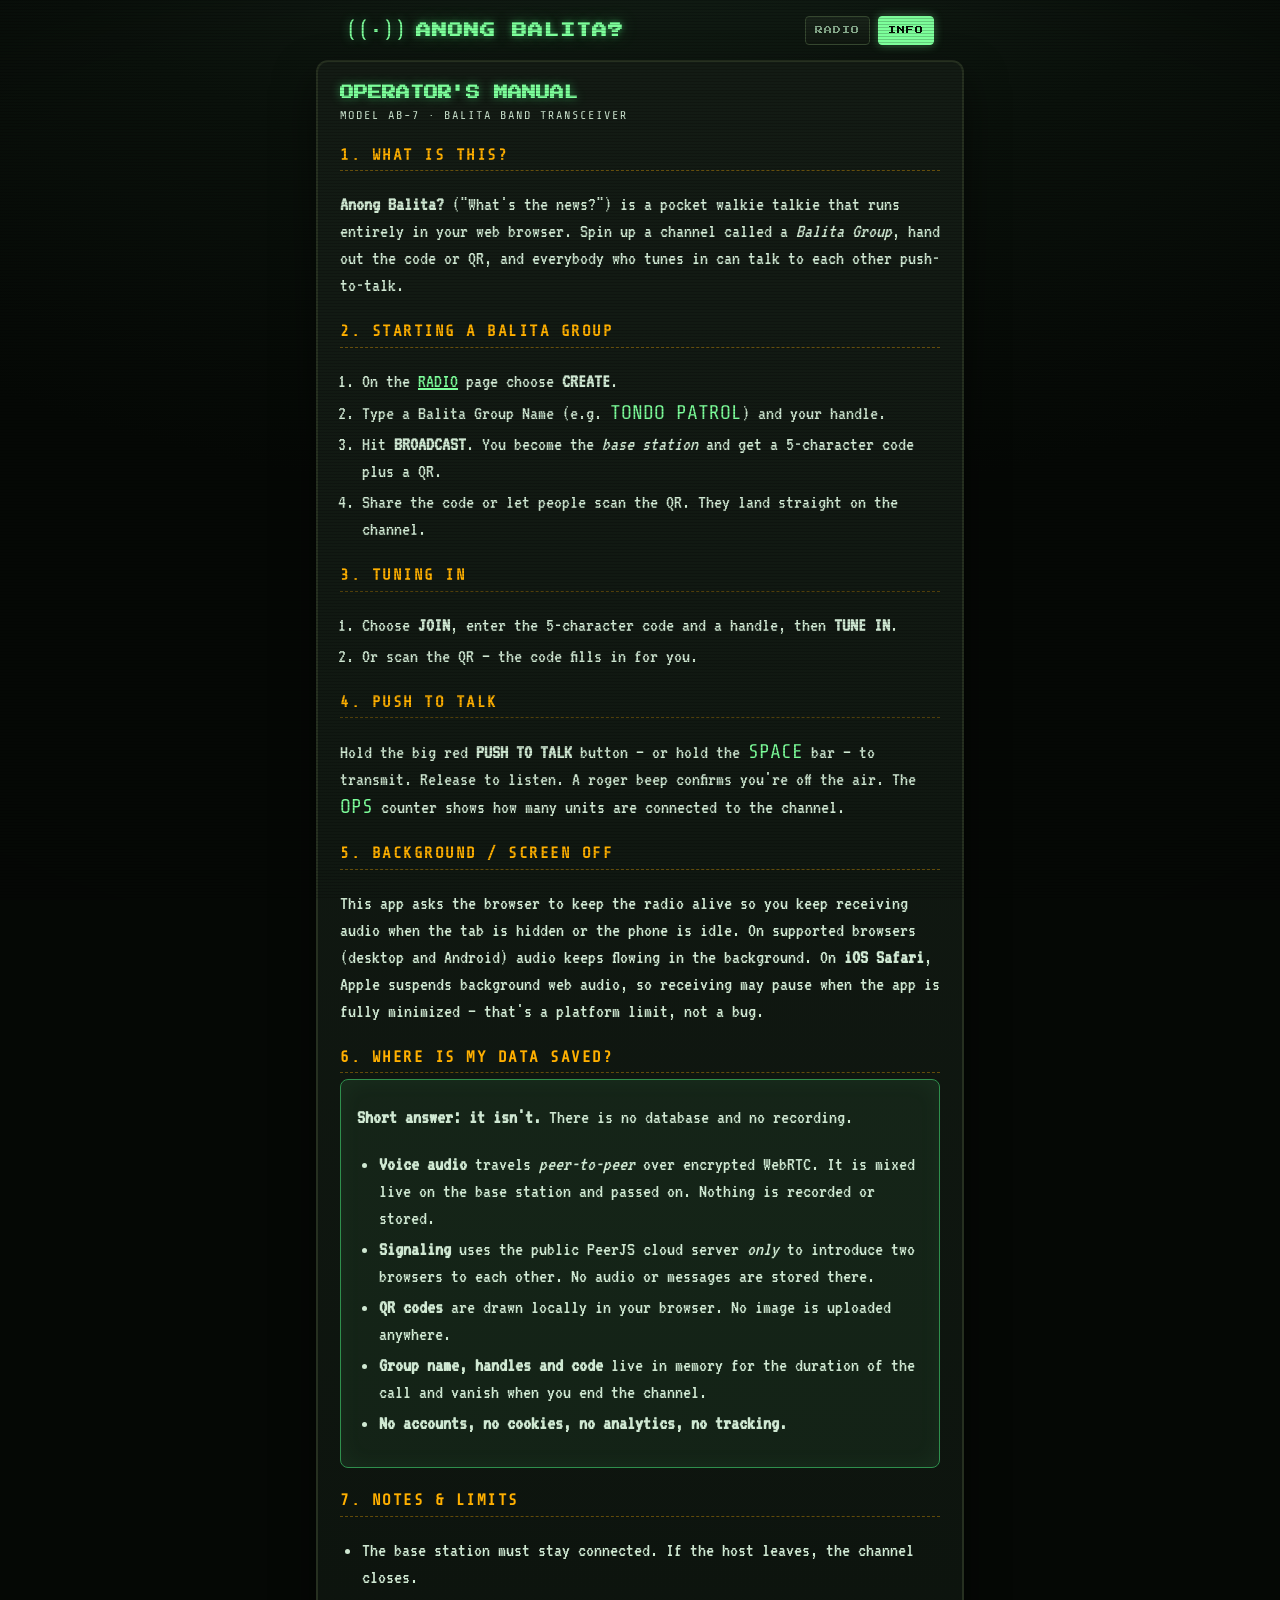
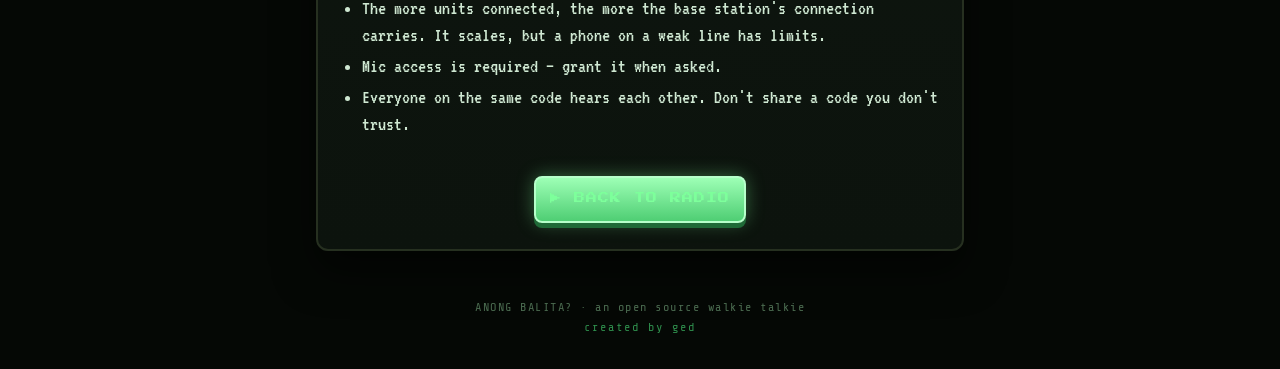
==== info.html @ 1747801e "Anong Balita? retro peer-to-peer walkie talkie (PeerJS host relay bridge + PWA)" ====
<!DOCTYPE html>
<html lang="en">
<head>
<meta charset="UTF-8" />
<meta name="viewport" content="width=device-width, initial-scale=1.0, viewport-fit=cover" />
<meta name="theme-color" content="#0b1a0b" />
<title>ANONG BALITA? — INFO</title>
<link rel="manifest" href="manifest.webmanifest" />
<link rel="icon" href="icons/icon.svg" type="image/svg+xml" />
<link rel="apple-touch-icon" href="icons/icon-192.png" />
<link rel="preconnect" href="https://fonts.googleapis.com" />
<link rel="preconnect" href="https://fonts.gstatic.com" crossorigin />
<link href="https://fonts.googleapis.com/css2?family=Press+Start+2P&family=VT323&family=Share+Tech+Mono&display=swap" rel="stylesheet" />
<link rel="stylesheet" href="css/retro.css" />
</head>
<body>
<div class="crt-bg" aria-hidden="true"></div>

<header class="site-head">
  <a class="brand" href="index.html">
    <span class="brand-wave">((•))</span>
    <h1>ANONG BALITA?</h1>
  </a>
  <nav class="site-nav">
    <a href="index.html">RADIO</a>
    <a href="info.html" class="active">INFO</a>
  </nav>
</header>

<main class="manual">
  <section class="manual-sheet">
    <h2>OPERATOR'S MANUAL</h2>
    <p class="manual-sub">MODEL AB-7 &middot; BALITA BAND TRANSCEIVER</p>

    <h3>1. WHAT IS THIS?</h3>
    <p>
      <strong>Anong Balita?</strong> ("What's the news?") is a pocket walkie talkie that runs
      entirely in your web browser. Spin up a channel called a <em>Balita Group</em>, hand out
      the code or QR, and everybody who tunes in can talk to each other push-to-talk.
    </p>

    <h3>2. STARTING A BALITA GROUP</h3>
    <ol>
      <li>On the <a href="index.html">RADIO</a> page choose <strong>CREATE</strong>.</li>
      <li>Type a Balita Group Name (e.g. <span class="mono">TONDO PATROL</span>) and your handle.</li>
      <li>Hit <strong>BROADCAST</strong>. You become the <em>base station</em> and get a 5-character code plus a QR.</li>
      <li>Share the code or let people scan the QR. They land straight on the channel.</li>
    </ol>

    <h3>3. TUNING IN</h3>
    <ol>
      <li>Choose <strong>JOIN</strong>, enter the 5-character code and a handle, then <strong>TUNE IN</strong>.</li>
      <li>Or scan the QR — the code fills in for you.</li>
    </ol>

    <h3>4. PUSH TO TALK</h3>
    <p>
      Hold the big red <strong>PUSH TO TALK</strong> button — or hold the <span class="mono">SPACE</span> bar —
      to transmit. Release to listen. A roger beep confirms you're off the air.
      The <span class="mono">OPS</span> counter shows how many units are connected to the channel.
    </p>

    <h3>5. BACKGROUND / SCREEN OFF</h3>
    <p>
      This app asks the browser to keep the radio alive so you keep receiving audio when the tab
      is hidden or the phone is idle. On supported browsers (desktop and Android) audio keeps
      flowing in the background. On <strong>iOS Safari</strong>, Apple suspends background web audio,
      so receiving may pause when the app is fully minimized — that's a platform limit, not a bug.
    </p>

    <h3>6. WHERE IS MY DATA SAVED?</h3>
    <div class="data-box">
      <p><strong>Short answer: it isn't.</strong> There is no database and no recording.</p>
      <ul>
        <li><strong>Voice audio</strong> travels <em>peer-to-peer</em> over encrypted WebRTC. It is mixed live on the base station and passed on. Nothing is recorded or stored.</li>
        <li><strong>Signaling</strong> uses the public PeerJS cloud server <em>only</em> to introduce two browsers to each other. No audio or messages are stored there.</li>
        <li><strong>QR codes</strong> are drawn locally in your browser. No image is uploaded anywhere.</li>
        <li><strong>Group name, handles and code</strong> live in memory for the duration of the call and vanish when you end the channel.</li>
        <li><strong>No accounts, no cookies, no analytics, no tracking.</strong></li>
      </ul>
    </div>

    <h3>7. NOTES &amp; LIMITS</h3>
    <ul>
      <li>The base station must stay connected. If the host leaves, the channel closes.</li>
      <li>The more units connected, the more the base station's connection carries. It scales, but a phone on a weak line has limits.</li>
      <li>Mic access is required — grant it when asked.</li>
      <li>Everyone on the same code hears each other. Don't share a code you don't trust.</li>
    </ul>

    <div class="signoff">
      <a class="big-btn" href="index.html">&#9654; BACK TO RADIO</a>
    </div>
  </section>
</main>

<footer class="site-foot">
  <span>ANONG BALITA? &middot; an open source walkie talkie</span>
  <span class="credit">created by ged</span>
</footer>

<script src="js/audio.js"></script>
</body>
</html>
---- css/retro.css ----
/* retro.css — Anong Balita? retro transceiver skin */

:root {
  --bg: #060a06;
  --panel: #1c271d;
  --panel-2: #131b14;
  --panel-3: #0d130e;
  --line: #35472f;
  --phosphor: #7dff9b;
  --phosphor-dim: #2f8f4d;
  --amber: #ffb000;
  --red: #ff3b30;
  --ink: #cfe8d2;
  --ink-dim: #86a98b;
  --mono: "Share Tech Mono", "VT323", monospace;
  --led: "Share Tech Mono", monospace;
  --pixel: "Press Start 2P", monospace;
  --vt: "VT323", monospace;
}

* { box-sizing: border-box; }

html { -webkit-text-size-adjust: 100%; }

body {
  margin: 0;
  min-height: 100vh;
  background:
    radial-gradient(1200px 700px at 50% -10%, #16241a 0%, #0a110b 55%, #050805 100%);
  color: var(--ink);
  font-family: var(--vt);
  font-size: 20px;
  line-height: 1.35;
  -webkit-font-smoothing: none;
}

/* global CRT scanline + vignette overlay */
.crt-bg {
  position: fixed;
  inset: 0;
  pointer-events: none;
  z-index: 9999;
  background:
    repeating-linear-gradient(
      to bottom,
      rgba(0, 0, 0, 0.20) 0px,
      rgba(0, 0, 0, 0.20) 1px,
      rgba(0, 0, 0, 0) 1px,
      rgba(0, 0, 0, 0) 3px
    );
  mix-blend-mode: multiply;
}
.crt-bg::after {
  content: "";
  position: absolute;
  inset: 0;
  background: radial-gradient(120% 90% at 50% 50%, transparent 55%, rgba(0, 0, 0, 0.55) 100%);
}

/* ------------------------------------------------------------- header */
.site-head {
  display: flex;
  align-items: center;
  justify-content: space-between;
  gap: 12px;
  max-width: 620px;
  margin: 0 auto;
  padding: 16px 16px 4px;
}
.brand {
  display: flex;
  align-items: center;
  gap: 10px;
  text-decoration: none;
}
.brand-wave {
  font-family: var(--mono);
  color: var(--phosphor);
  text-shadow: 0 0 8px var(--phosphor-dim);
  font-size: 22px;
}
.brand h1 {
  font-family: var(--pixel);
  font-size: 15px;
  letter-spacing: 1px;
  margin: 0;
  color: var(--phosphor);
  text-shadow: 0 0 6px var(--phosphor-dim), 0 0 18px rgba(125, 255, 155, 0.25);
}
.site-nav { display: flex; gap: 8px; }
.site-nav a {
  font-family: var(--pixel);
  font-size: 8px;
  letter-spacing: 1px;
  color: var(--ink-dim);
  text-decoration: none;
  padding: 8px 9px;
  border: 1px solid var(--line);
  border-radius: 4px;
  background: linear-gradient(#1a251b, #101810);
}
.site-nav a:hover { color: var(--phosphor); }
.site-nav a.active {
  color: #061007;
  background: var(--phosphor);
  border-color: var(--phosphor);
  box-shadow: 0 0 10px rgba(125, 255, 155, 0.4);
}

/* --------------------------------------------------------------- unit */
.unit {
  position: relative;
  max-width: 620px;
  margin: 10px auto 34px;
  padding: 14px;
  border-radius: 16px;
  border: 2px solid #263020;
  background:
    linear-gradient(180deg, #202b20 0%, #151d15 40%, #101610 100%);
  box-shadow:
    inset 0 1px 0 rgba(255, 255, 255, 0.06),
    inset 0 -10px 26px rgba(0, 0, 0, 0.55),
    0 24px 50px rgba(0, 0, 0, 0.6);
}
.unit::before {
  /* screw heads */
  content: "";
  position: absolute;
  top: 10px; left: 10px;
  width: 8px; height: 8px;
  border-radius: 50%;
  background: radial-gradient(circle at 35% 35%, #4a5a46, #12180f);
  box-shadow: 0 0 0 1px #0a0f0a, 520px 0 0 -0 #12180f, 0 0 0 0 #000;
}

.unit-top {
  display: grid;
  grid-template-columns: 34px 1fr 96px;
  align-items: center;
  gap: 10px;
  margin: 4px 2px 12px;
}
.antenna { display: flex; justify-content: center; }
.antenna span {
  display: block;
  width: 6px;
  height: 30px;
  border-radius: 3px 3px 0 0;
  background: linear-gradient(#3d4a36, #20281c);
  box-shadow: 0 0 0 1px #0a0f0a;
  position: relative;
}
.antenna span::after {
  content: "";
  position: absolute;
  top: -5px; left: 50%;
  transform: translateX(-50%);
  width: 11px; height: 11px;
  border-radius: 50%;
  background: radial-gradient(circle at 35% 35%, #46543c, #161d13);
}
.unit-label {
  font-family: var(--mono);
  font-size: 13px;
  letter-spacing: 2px;
  color: var(--ink-dim);
  border: 1px dashed var(--line);
  border-radius: 4px;
  padding: 5px 8px;
  text-align: center;
  background: rgba(0, 0, 0, 0.25);
}
.speaker {
  height: 40px;
  border-radius: 6px;
  border: 1px solid #0a0f0a;
  background:
    radial-gradient(circle, #050805 1.1px, transparent 1.7px) 0 0 / 5px 5px,
    #0e140e;
  box-shadow: inset 0 0 8px rgba(0, 0, 0, 0.9);
}

/* ----------------------------------------------------------------- CRT */
.crt {
  position: relative;
  border-radius: 10px;
  border: 2px solid #0a0f0a;
  background: radial-gradient(120% 130% at 50% 0%, #0e1a10 0%, #060c07 70%, #030503 100%);
  padding: 14px 14px 8px;
  overflow: hidden;
  box-shadow: inset 0 0 40px rgba(0, 0, 0, 0.9), inset 0 0 90px rgba(20, 80, 40, 0.12);
}
.crt-glass {
  position: absolute;
  inset: 0;
  pointer-events: none;
  background: linear-gradient(180deg, rgba(255, 255, 255, 0.05), transparent 30%);
}
.crt-inner { position: relative; min-height: 236px; }
.crt-meta {
  position: relative;
  display: flex;
  justify-content: space-between;
  align-items: center;
  margin-top: 10px;
  padding-top: 6px;
  border-top: 1px solid rgba(125, 255, 155, 0.15);
  font-family: var(--mono);
  font-size: 12px;
  letter-spacing: 1.5px;
  color: var(--phosphor-dim);
}
.crt-clock { color: var(--phosphor); }
.hidden { display: none !important; }

/* ------------------------------------------------------------- screens */
.screen { animation: flicker 0.25s ease; }
@keyframes flicker {
  0% { opacity: 0.2; }
  40% { opacity: 0.85; }
  60% { opacity: 0.5; }
  100% { opacity: 1; }
}

.mode-switch {
  display: grid;
  grid-template-columns: 1fr 1fr;
  gap: 8px;
  margin-bottom: 16px;
}
.mode-switch button {
  font-family: var(--pixel);
  font-size: 10px;
  letter-spacing: 1px;
  padding: 12px 6px;
  cursor: pointer;
  color: var(--ink-dim);
  background: linear-gradient(#141d15, #0c120d);
  border: 2px solid var(--line);
  border-radius: 6px;
  transition: all 0.12s;
}
.mode-switch button.active {
  color: #061007;
  background: linear-gradient(#9dffb5, #57d47a);
  border-color: var(--phosphor);
  box-shadow: 0 0 12px rgba(125, 255, 155, 0.4);
}

.form { display: flex; flex-direction: column; gap: 6px; }
.form label {
  font-family: var(--mono);
  font-size: 12px;
  letter-spacing: 2px;
  color: var(--phosphor-dim);
  margin-top: 6px;
}
.form input {
  font-family: var(--mono);
  font-size: 18px;
  letter-spacing: 1px;
  text-transform: uppercase;
  color: var(--phosphor);
  background: #060c07;
  border: 2px solid var(--line);
  border-radius: 6px;
  padding: 10px 12px;
  outline: none;
  caret-color: var(--phosphor);
}
.form input::placeholder { color: #23492f; text-transform: uppercase; }
.form input:focus {
  border-color: var(--phosphor);
  box-shadow: 0 0 10px rgba(125, 255, 155, 0.3), inset 0 0 12px rgba(125, 255, 155, 0.08);
}
.code-input {
  text-align: center;
  font-size: 28px !important;
  letter-spacing: 8px !important;
}

.big-btn {
  margin-top: 14px;
  font-family: var(--pixel);
  font-size: 11px;
  letter-spacing: 1px;
  padding: 14px;
  cursor: pointer;
  color: #061007;
  background: linear-gradient(#9dffb5, #4fce74);
  border: 2px solid #b6ffca;
  border-radius: 8px;
  box-shadow: 0 5px 0 #1f6a37, 0 0 18px rgba(125, 255, 155, 0.35);
  transition: transform 0.06s, box-shadow 0.06s;
}
.big-btn:active {
  transform: translateY(4px);
  box-shadow: 0 1px 0 #1f6a37;
}

.status-line {
  font-family: var(--mono);
  font-size: 14px;
  letter-spacing: 1px;
  text-align: center;
  margin: 16px 0 4px;
  color: var(--phosphor-dim);
  min-height: 18px;
}
.status-line.err { color: var(--red); text-shadow: 0 0 8px rgba(255, 59, 48, 0.6); }
.status-line.ok { color: var(--amber); }

/* --------------------------------------------------------- channel view */
.readout {
  display: flex;
  flex-direction: column;
  gap: 4px;
  margin-bottom: 12px;
  padding: 10px;
  border: 1px solid rgba(125, 255, 155, 0.2);
  border-radius: 6px;
  background: rgba(6, 12, 7, 0.6);
}
.readout-row {
  display: flex;
  align-items: baseline;
  gap: 10px;
  font-family: var(--mono);
}
.readout .lbl {
  font-size: 12px;
  letter-spacing: 2px;
  color: var(--phosphor-dim);
  width: 34px;
}
.readout .lbl.online { width: auto; margin-left: auto; font-size: 10px; color: #2f8f4d; }
.readout .val {
  font-size: 22px;
  letter-spacing: 2px;
  color: var(--phosphor);
  text-shadow: 0 0 8px rgba(125, 255, 155, 0.5);
  flex: 1;
  overflow: hidden;
  text-overflow: ellipsis;
  white-space: nowrap;
}
.readout .code { letter-spacing: 6px; }
.led-digits {
  font-family: var(--led);
  font-size: 26px !important;
  color: var(--amber) !important;
  text-shadow: 0 0 10px rgba(255, 176, 0, 0.6) !important;
  flex: none;
}

.channel-body { display: flex; gap: 12px; align-items: flex-start; }
.qr-wrap {
  flex: none;
  text-align: center;
  background: #7dff9b;
  padding: 8px 8px 4px;
  border-radius: 6px;
  border: 2px solid #0a0f0a;
}
.qr-wrap canvas { display: block; width: 132px; height: 132px; image-rendering: pixelated; }
.qr-wrap p {
  margin: 4px 0 2px;
  font-family: var(--mono);
  font-size: 10px;
  letter-spacing: 1px;
  color: #061007;
}

.roster {
  list-style: none;
  margin: 0;
  padding: 0;
  flex: 1;
  max-height: 168px;
  overflow-y: auto;
  display: flex;
  flex-direction: column;
  gap: 5px;
}
.member {
  display: flex;
  align-items: center;
  gap: 8px;
  padding: 6px 8px;
  border: 1px solid rgba(125, 255, 155, 0.18);
  border-radius: 4px;
  background: rgba(6, 12, 7, 0.5);
  font-family: var(--mono);
  font-size: 15px;
  letter-spacing: 1px;
}
.member-dot {
  width: 8px; height: 8px;
  border-radius: 50%;
  background: #23492f;
  flex: none;
}
.member.host .member-dot { background: var(--amber); box-shadow: 0 0 8px var(--amber); }
.member.talking { border-color: var(--phosphor); box-shadow: 0 0 10px rgba(125, 255, 155, 0.35); }
.member.talking .member-dot { background: var(--phosphor); box-shadow: 0 0 10px var(--phosphor); }
.member-name { flex: 1; color: var(--ink); overflow: hidden; text-overflow: ellipsis; white-space: nowrap; }
.member-tag { font-size: 10px; color: var(--phosphor-dim); letter-spacing: 1px; }

.roster:empty::after {
  content: "WAITING FOR UNITS...";
  color: var(--phosphor-dim);
  font-size: 13px;
}

/* ------------------------------------------------------------ VU panel */
.vu-panel {
  display: flex;
  align-items: center;
  gap: 10px;
  margin: 14px 2px 4px;
  padding: 8px 10px;
  border-radius: 8px;
  border: 1px solid #0a0f0a;
  background: #0d130e;
  box-shadow: inset 0 0 12px rgba(0, 0, 0, 0.8);
}
.vu-label { font-family: var(--mono); font-size: 12px; letter-spacing: 2px; color: var(--phosphor-dim); }
.vu-bars { display: flex; gap: 3px; flex: 1; }
.vu-bar {
  flex: 1;
  height: 16px;
  border-radius: 2px;
  background: #16241a;
  box-shadow: inset 0 0 4px rgba(0, 0, 0, 0.8);
}
.vu-bar.lit { background: var(--phosphor); box-shadow: 0 0 8px rgba(125, 255, 155, 0.6); }
.vu-bar.lit:nth-last-child(-n + 4) { background: var(--red); box-shadow: 0 0 8px rgba(255, 59, 48, 0.6); }

.leds { display: flex; gap: 6px; }
.led {
  font-family: var(--mono);
  font-size: 9px;
  letter-spacing: 1px;
  color: #223022;
  border: 1px solid #0a0f0a;
  border-radius: 3px;
  padding: 4px 5px;
  background: #0a0f0a;
  transition: all 0.1s;
}
.led.on {
  color: #061007;
  background: var(--phosphor);
  box-shadow: 0 0 10px rgba(125, 255, 155, 0.7);
}
#led-tx.on { background: var(--red); box-shadow: 0 0 10px rgba(255, 59, 48, 0.7); }
#led-rx.on { background: var(--amber); box-shadow: 0 0 10px rgba(255, 176, 0, 0.7); }

/* -------------------------------------------------------------- controls */
.controls {
  display: flex;
  flex-direction: column;
  align-items: center;
  gap: 12px;
  margin: 16px 0 6px;
}
.ptt {
  position: relative;
  width: 150px;
  height: 150px;
  border-radius: 50%;
  border: 6px solid #161d13;
  cursor: pointer;
  background: radial-gradient(circle at 50% 36%, #ff6a5e, #d61f16 60%, #8c1109 100%);
  box-shadow:
    0 10px 0 #5f0d06,
    0 14px 26px rgba(0, 0, 0, 0.6),
    inset 0 2px 4px rgba(255, 255, 255, 0.3);
  transition: transform 0.06s, box-shadow 0.06s;
  touch-action: none;
  user-select: none;
  -webkit-user-select: none;
}
.ptt-ring {
  position: absolute;
  inset: 12px;
  border-radius: 50%;
  border: 2px dashed rgba(255, 255, 255, 0.28);
}
.ptt-face {
  font-family: var(--pixel);
  font-size: 11px;
  line-height: 1.7;
  letter-spacing: 1px;
  color: #fff;
  text-shadow: 0 1px 2px rgba(0, 0, 0, 0.6);
}
.ptt.active {
  transform: translateY(8px);
  box-shadow: 0 2px 0 #5f0d06, inset 0 2px 10px rgba(0, 0, 0, 0.5);
  background: radial-gradient(circle at 50% 36%, #ffd0cb, #ff3b30 60%, #b01810 100%);
}
.ptt.active .ptt-face { color: #2a0604; }

.leave {
  font-family: var(--pixel);
  font-size: 9px;
  letter-spacing: 1px;
  padding: 9px 16px;
  cursor: pointer;
  color: var(--ink);
  background: linear-gradient(#232d22, #141a14);
  border: 2px solid var(--line);
  border-radius: 6px;
}
.leave:hover { color: var(--red); border-color: var(--red); }

.unit-footer {
  text-align: center;
  font-family: var(--mono);
  font-size: 12px;
  letter-spacing: 3px;
  color: #4a6a4f;
  margin-top: 14px;
  padding-top: 10px;
  border-top: 1px solid rgba(125, 255, 155, 0.12);
}

/* ------------------------------------------------------------- info page */
.manual {
  max-width: 680px;
  margin: 10px auto 30px;
  padding: 0 16px;
}
.manual-sheet {
  border: 2px solid #263020;
  border-radius: 12px;
  background: linear-gradient(180deg, #131b14, #0c130d);
  padding: 22px 22px 26px;
  box-shadow: 0 20px 40px rgba(0, 0, 0, 0.55);
}
.manual-sheet h2 {
  font-family: var(--pixel);
  font-size: 14px;
  color: var(--phosphor);
  text-shadow: 0 0 8px var(--phosphor-dim);
  margin: 0 0 4px;
}
.manual-sub {
  font-family: var(--mono);
  font-size: 12px;
  letter-spacing: 2px;
  color: var(--phosphor-dim);
  margin: 0 0 18px;
}
.manual-sheet h3 {
  font-family: var(--mono);
  font-size: 16px;
  letter-spacing: 1.5px;
  color: var(--amber);
  margin: 22px 0 6px;
  border-bottom: 1px dashed rgba(255, 176, 0, 0.35);
  padding-bottom: 4px;
}
.manual-sheet p, .manual-sheet li { color: var(--ink); }
.manual-sheet a { color: var(--phosphor); }
.manual-sheet ol, .manual-sheet ul { padding-left: 22px; }
.manual-sheet li { margin: 4px 0; }
.mono { font-family: var(--mono); color: var(--phosphor); }
.data-box {
  border: 1px solid var(--phosphor-dim);
  border-radius: 8px;
  background: rgba(125, 255, 155, 0.06);
  padding: 4px 16px 10px;
  box-shadow: inset 0 0 24px rgba(125, 255, 155, 0.05);
}
.signoff { margin-top: 24px; text-align: center; }
.signoff .big-btn { display: inline-block; text-decoration: none; }

.site-foot {
  display: flex;
  flex-direction: column;
  align-items: center;
  gap: 4px;
  padding: 18px 16px 34px;
  font-family: var(--mono);
  font-size: 12px;
  letter-spacing: 1.5px;
  color: #4a6a4f;
}
.site-foot .credit { color: var(--phosphor-dim); letter-spacing: 2px; }

/* ------------------------------------------------------------ responsive */
@media (max-width: 520px) {
  body { font-size: 18px; }
  .brand h1 { font-size: 12px; }
  .crt-inner { min-height: 260px; }
  .channel-body { flex-direction: column; align-items: stretch; }
  .qr-wrap { align-self: center; }
  .qr-wrap canvas { width: 120px; height: 120px; }
  .roster { max-height: none; }
  .ptt { width: 132px; height: 132px; }
}

@keyframes blip {
  0% { transform: scale(1); }
  50% { transform: scale(1.05); }
  100% { transform: scale(1); }
}
.blip { animation: blip 0.25s ease; }
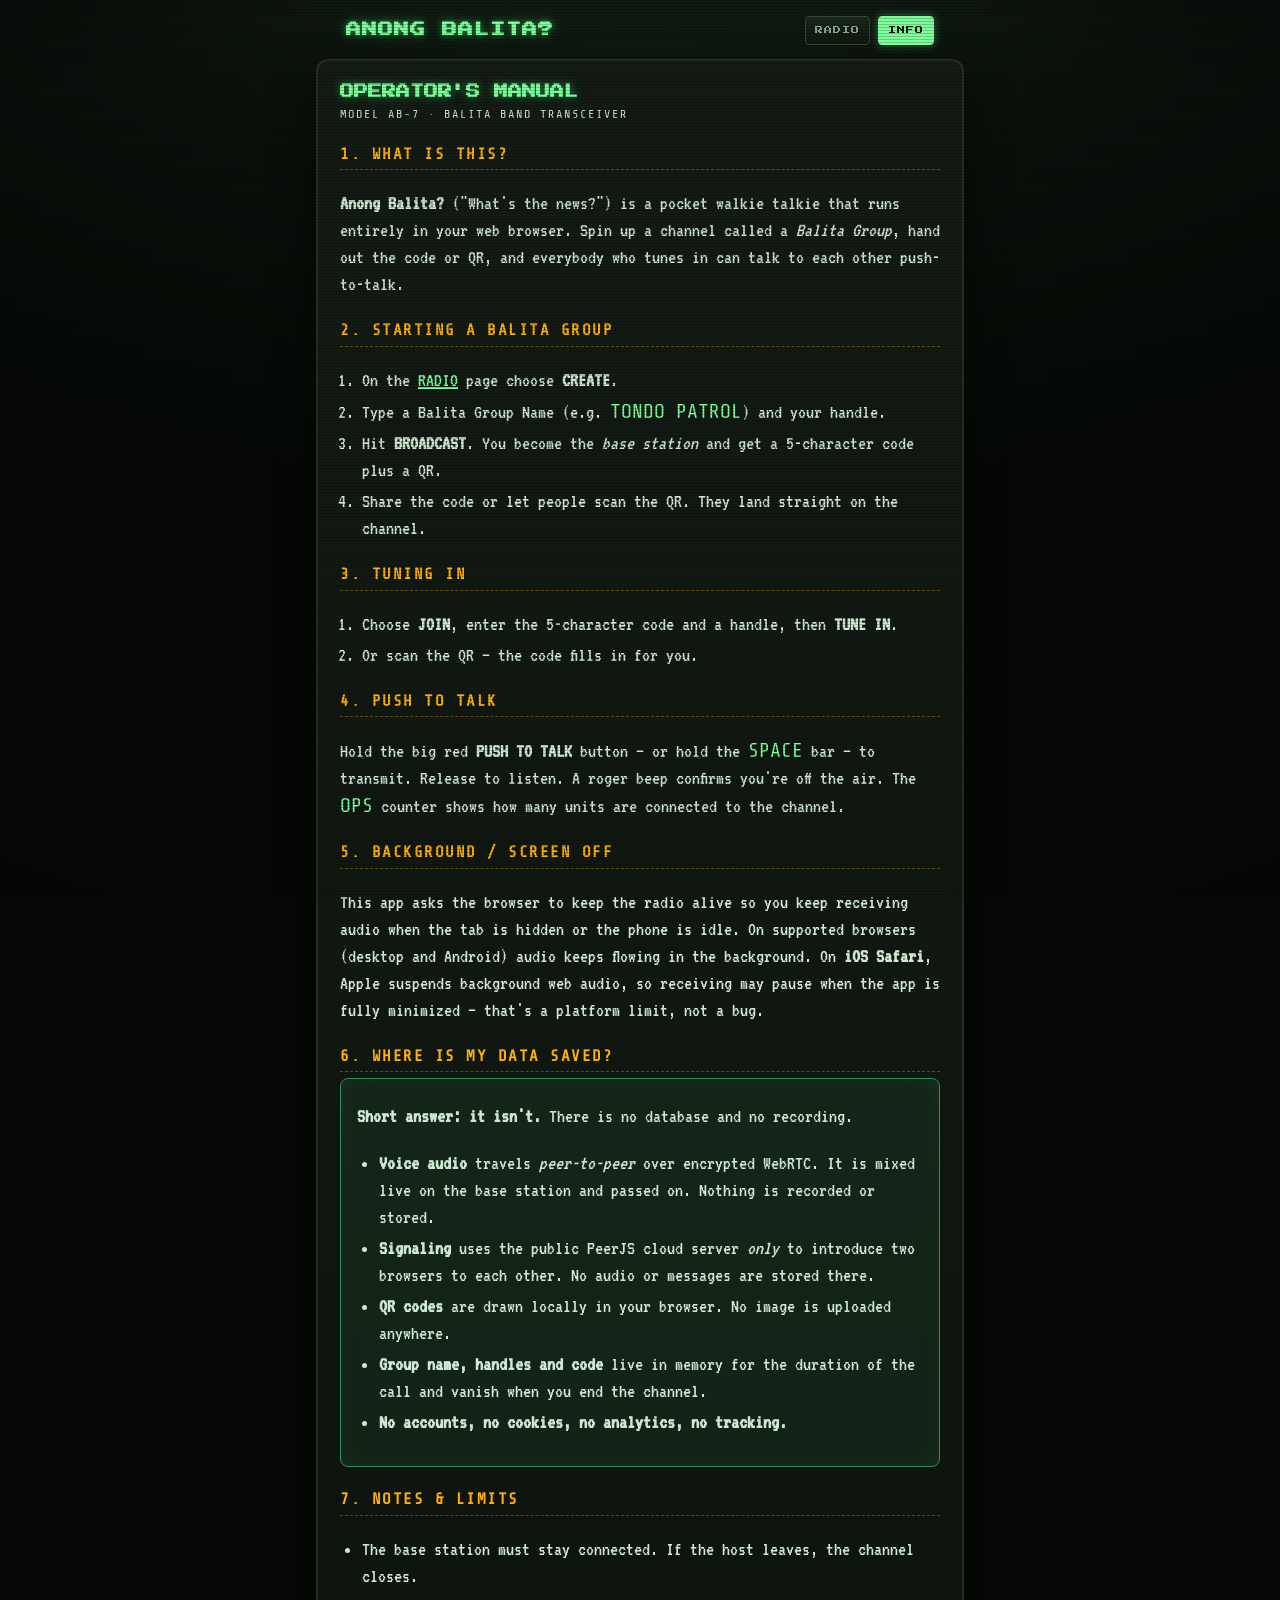
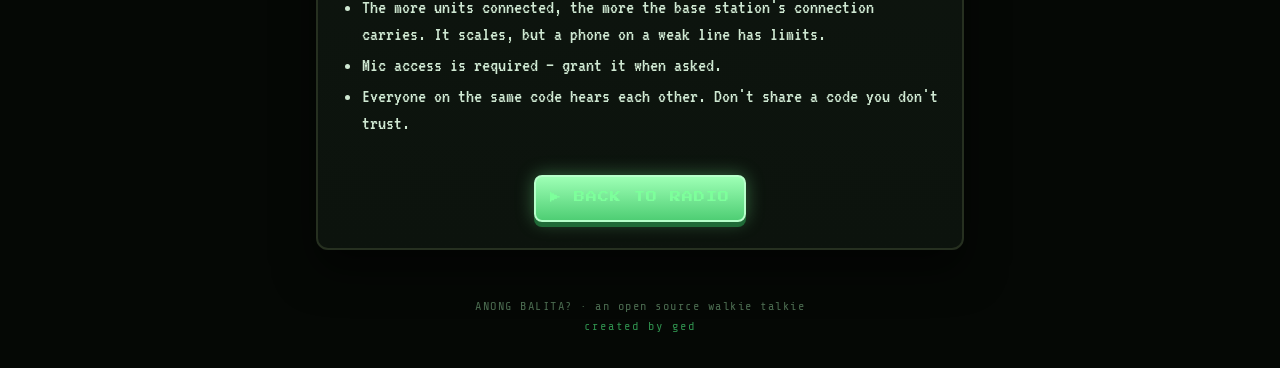
==== commit fd389493: "Persist host/joiner session across reloads, network-first SW, remove brand wave" ====
--- a/info.html
+++ b/info.html
@@ -18,7 +18,6 @@
 
 <header class="site-head">
   <a class="brand" href="index.html">
-    <span class="brand-wave">((•))</span>
     <h1>ANONG BALITA?</h1>
   </a>
   <nav class="site-nav">
--- a/css/retro.css
+++ b/css/retro.css
@@ -73,12 +73,6 @@
   gap: 10px;
   text-decoration: none;
 }
-.brand-wave {
-  font-family: var(--mono);
-  color: var(--phosphor);
-  text-shadow: 0 0 8px var(--phosphor-dim);
-  font-size: 22px;
-}
 .brand h1 {
   font-family: var(--pixel);
   font-size: 15px;
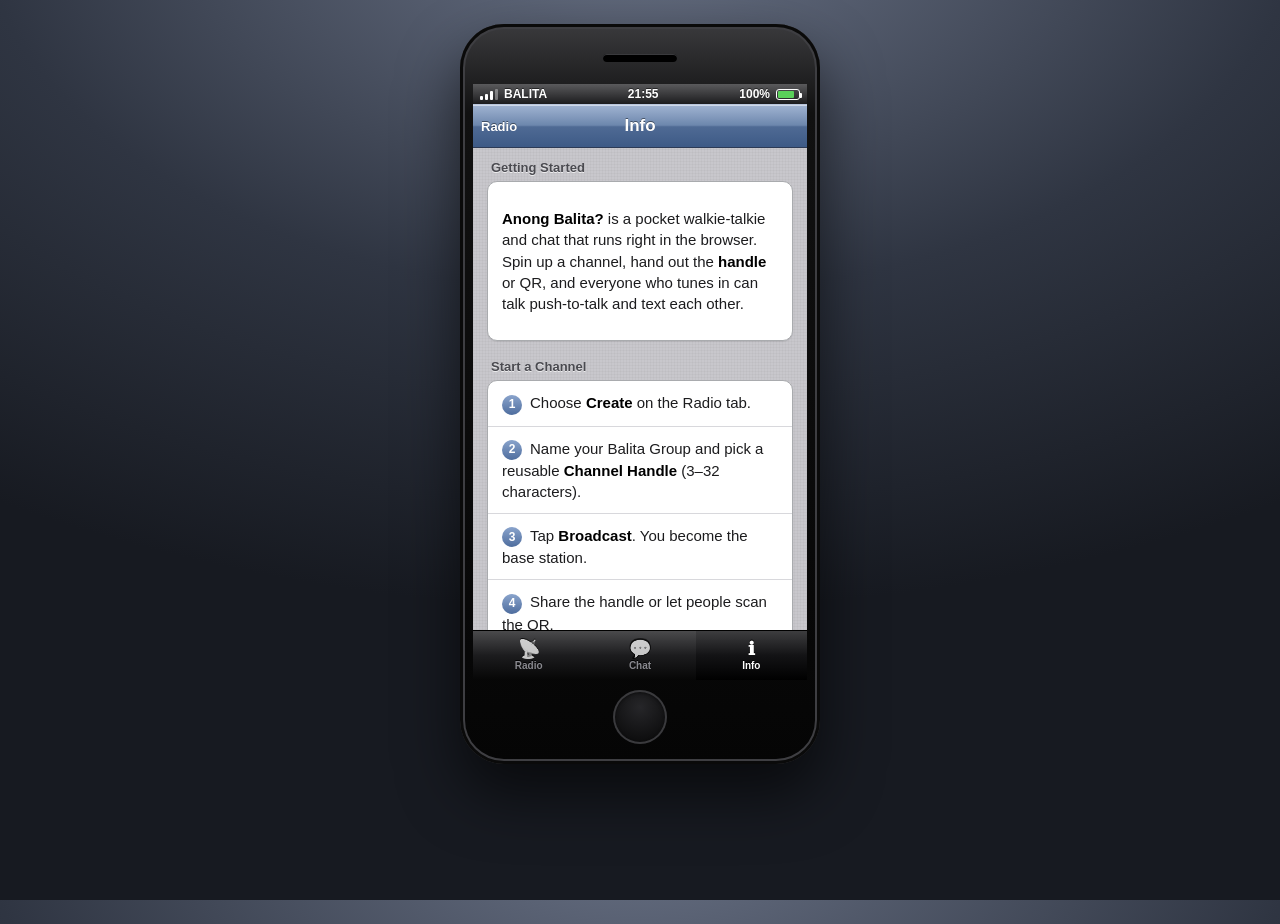
==== commit 54cae200: "iPhone 4 skeuomorphic redesign, fix QR (qrcode-generator SVG), reusable channel handle, live chat" ====
--- a/info.html
+++ b/info.html
@@ -2,102 +2,109 @@
 <html lang="en">
 <head>
 <meta charset="UTF-8" />
-<meta name="viewport" content="width=device-width, initial-scale=1.0, viewport-fit=cover" />
-<meta name="theme-color" content="#0b1a0b" />
-<title>ANONG BALITA? — INFO</title>
+<meta name="viewport" content="width=device-width, initial-scale=1.0, maximum-scale=1.0, viewport-fit=cover" />
+<meta name="theme-color" content="#c8c7cc" />
+<meta name="apple-mobile-web-app-capable" content="yes" />
+<meta name="apple-mobile-web-app-status-bar-style" content="black" />
+<title>Anong Balita? — Info</title>
 <link rel="manifest" href="manifest.webmanifest" />
 <link rel="icon" href="icons/icon.svg" type="image/svg+xml" />
 <link rel="apple-touch-icon" href="icons/icon-192.png" />
-<link rel="preconnect" href="https://fonts.googleapis.com" />
-<link rel="preconnect" href="https://fonts.gstatic.com" crossorigin />
-<link href="https://fonts.googleapis.com/css2?family=Press+Start+2P&family=VT323&family=Share+Tech+Mono&display=swap" rel="stylesheet" />
-<link rel="stylesheet" href="css/retro.css" />
+<link rel="stylesheet" href="css/ios.css" />
 </head>
 <body>
-<div class="crt-bg" aria-hidden="true"></div>
+<div class="device">
 
-<header class="site-head">
-  <a class="brand" href="index.html">
-    <h1>ANONG BALITA?</h1>
-  </a>
-  <nav class="site-nav">
-    <a href="index.html">RADIO</a>
-    <a href="info.html" class="active">INFO</a>
-  </nav>
-</header>
+  <div class="statusbar">
+    <span class="sb-left"><span class="signal"><i></i><i></i><i></i><i></i></span><span class="sb-carrier">BALITA</span></span>
+    <span class="sb-clock" id="status-clock">--:--</span>
+    <span class="sb-right"><span class="sb-pct">100%</span><span class="battery"><b></b></span></span>
+  </div>
 
-<main class="manual">
-  <section class="manual-sheet">
-    <h2>OPERATOR'S MANUAL</h2>
-    <p class="manual-sub">MODEL AB-7 &middot; BALITA BAND TRANSCEIVER</p>
+  <header class="navbar">
+    <a class="nav-back" href="index.html">Radio</a>
+    <span class="nav-title">Info</span>
+  </header>
 
-    <h3>1. WHAT IS THIS?</h3>
-    <p>
-      <strong>Anong Balita?</strong> ("What's the news?") is a pocket walkie talkie that runs
-      entirely in your web browser. Spin up a channel called a <em>Balita Group</em>, hand out
-      the code or QR, and everybody who tunes in can talk to each other push-to-talk.
-    </p>
+  <main class="app manual">
 
-    <h3>2. STARTING A BALITA GROUP</h3>
-    <ol>
-      <li>On the <a href="index.html">RADIO</a> page choose <strong>CREATE</strong>.</li>
-      <li>Type a Balita Group Name (e.g. <span class="mono">TONDO PATROL</span>) and your handle.</li>
-      <li>Hit <strong>BROADCAST</strong>. You become the <em>base station</em> and get a 5-character code plus a QR.</li>
-      <li>Share the code or let people scan the QR. They land straight on the channel.</li>
-    </ol>
-
-    <h3>3. TUNING IN</h3>
-    <ol>
-      <li>Choose <strong>JOIN</strong>, enter the 5-character code and a handle, then <strong>TUNE IN</strong>.</li>
-      <li>Or scan the QR — the code fills in for you.</li>
-    </ol>
-
-    <h3>4. PUSH TO TALK</h3>
-    <p>
-      Hold the big red <strong>PUSH TO TALK</strong> button — or hold the <span class="mono">SPACE</span> bar —
-      to transmit. Release to listen. A roger beep confirms you're off the air.
-      The <span class="mono">OPS</span> counter shows how many units are connected to the channel.
-    </p>
-
-    <h3>5. BACKGROUND / SCREEN OFF</h3>
-    <p>
-      This app asks the browser to keep the radio alive so you keep receiving audio when the tab
-      is hidden or the phone is idle. On supported browsers (desktop and Android) audio keeps
-      flowing in the background. On <strong>iOS Safari</strong>, Apple suspends background web audio,
-      so receiving may pause when the app is fully minimized — that's a platform limit, not a bug.
-    </p>
-
-    <h3>6. WHERE IS MY DATA SAVED?</h3>
-    <div class="data-box">
-      <p><strong>Short answer: it isn't.</strong> There is no database and no recording.</p>
-      <ul>
-        <li><strong>Voice audio</strong> travels <em>peer-to-peer</em> over encrypted WebRTC. It is mixed live on the base station and passed on. Nothing is recorded or stored.</li>
-        <li><strong>Signaling</strong> uses the public PeerJS cloud server <em>only</em> to introduce two browsers to each other. No audio or messages are stored there.</li>
-        <li><strong>QR codes</strong> are drawn locally in your browser. No image is uploaded anywhere.</li>
-        <li><strong>Group name, handles and code</strong> live in memory for the duration of the call and vanish when you end the channel.</li>
-        <li><strong>No accounts, no cookies, no analytics, no tracking.</strong></li>
-      </ul>
+    <h2 class="section-header">Getting Started</h2>
+    <div class="group">
+      <div class="cell">
+        <p><b>Anong Balita?</b> is a pocket walkie-talkie and chat that runs right in the browser. Spin up a channel, hand out the <b>handle</b> or QR, and everyone who tunes in can talk push-to-talk and text each other.</p>
+      </div>
     </div>
 
-    <h3>7. NOTES &amp; LIMITS</h3>
-    <ul>
-      <li>The base station must stay connected. If the host leaves, the channel closes.</li>
-      <li>The more units connected, the more the base station's connection carries. It scales, but a phone on a weak line has limits.</li>
-      <li>Mic access is required — grant it when asked.</li>
-      <li>Everyone on the same code hears each other. Don't share a code you don't trust.</li>
-    </ul>
+    <h2 class="section-header">Start a Channel</h2>
+    <div class="group">
+      <div class="cell"><span class="cell-num">1</span>Choose <b>Create</b> on the Radio tab.</div>
+      <div class="cell"><span class="cell-num">2</span>Name your Balita Group and pick a reusable <b>Channel Handle</b> (3–32 characters).</div>
+      <div class="cell"><span class="cell-num">3</span>Tap <b>Broadcast</b>. You become the base station.</div>
+      <div class="cell"><span class="cell-num">4</span>Share the handle or let people scan the QR.</div>
+    </div>
 
-    <div class="signoff">
-      <a class="big-btn" href="index.html">&#9654; BACK TO RADIO</a>
+    <h2 class="section-header">Tune In</h2>
+    <div class="group">
+      <div class="cell"><span class="cell-num">1</span>Choose <b>Join</b>, enter the handle and a name.</div>
+      <div class="cell"><span class="cell-num">2</span>Tap <b>Tune In</b> — or scan the QR to fill it in.</div>
+      <div class="cell">The handle is remembered, so you can reuse it any time.</div>
     </div>
-  </section>
-</main>
 
-<footer class="site-foot">
-  <span>ANONG BALITA? &middot; an open source walkie talkie</span>
-  <span class="credit">created by ged</span>
-</footer>
+    <h2 class="section-header">Push to Talk &amp; Chat</h2>
+    <div class="group">
+      <div class="cell">Hold the red <b>Push to Talk</b> button (or the spacebar) to transmit. Release to listen — a roger beep confirms you're off the air.</div>
+      <div class="cell">The <b>OPS</b> counter shows how many units are connected.</div>
+      <div class="cell">Use the <b>Chat</b> tab to send text to everyone on the channel.</div>
+    </div>
 
-<script src="js/audio.js"></script>
+    <h2 class="section-header">Background Audio</h2>
+    <div class="group">
+      <div class="cell">The app asks the browser to keep the radio alive so you keep receiving when the tab is hidden or the phone is idle.</div>
+      <div class="cell">On <b>iOS Safari</b>, Apple suspends background web audio, so receiving may pause when the app is fully minimized — a platform limit, not a bug.</div>
+    </div>
+
+    <h2 class="section-header">Where Is My Data Saved?</h2>
+    <div class="group">
+      <div class="cell"><b>Short answer: it isn't.</b> There is no database and no recording.</div>
+      <div class="cell"><span class="cell-dot"></span><b>Voice</b>&nbsp; travels peer-to-peer over encrypted WebRTC, mixed live on the base station. Nothing is recorded.</div>
+      <div class="cell"><span class="cell-dot"></span><b>Chat</b>&nbsp; is relayed live through the base station and kept only in memory — cleared when you end the channel.</div>
+      <div class="cell"><span class="cell-dot"></span><b>Signaling</b>&nbsp; uses the public PeerJS cloud only to introduce browsers. No audio or messages are stored there.</div>
+      <div class="cell"><span class="cell-dot"></span><b>QR codes</b>&nbsp; are drawn locally in your browser.</div>
+      <div class="cell"><span class="cell-dot"></span><b>Group name, handle and code</b>&nbsp; stay in memory. Your last handle is kept on your own device only, so you can resume.</div>
+      <div class="cell">No accounts, no cookies, no analytics, no tracking.</div>
+    </div>
+
+    <h2 class="section-header">Notes &amp; Limits</h2>
+    <div class="group">
+      <div class="cell">The base station must stay connected; if the host leaves, the channel closes.</div>
+      <div class="cell">The more units connected, the more the base station carries.</div>
+      <div class="cell">Microphone access is required — grant it when asked.</div>
+      <div class="cell">Everyone on the same handle hears and sees each other. Don't share a handle you don't trust.</div>
+    </div>
+
+    <p class="credit">created by ged</p>
+
+  </main>
+
+  <nav class="tabbar">
+    <a class="tab" href="index.html"><span class="tab-ico">&#128225;</span>Radio</a>
+    <a class="tab" href="index.html#chat"><span class="tab-ico">&#128172;</span>Chat</a>
+    <a class="tab active" href="info.html"><span class="tab-ico">&#8505;</span>Info</a>
+  </nav>
+
+  <div class="home-indicator"></div>
+</div>
+
+<script>
+  (function () {
+    function tick() {
+      var d = new Date();
+      var el = document.getElementById("status-clock");
+      if (el) el.textContent = ("0" + d.getHours()).slice(-2) + ":" + ("0" + d.getMinutes()).slice(-2);
+    }
+    tick();
+    setInterval(tick, 15000);
+  })();
+</script>
 </body>
 </html>
--- a/css/ios.css
+++ b/css/ios.css
@@ -0,0 +1,621 @@
+/* ios.css — Anong Balita? iPhone 4 (iOS 4-6) skeuomorphic skin */
+
+* { box-sizing: border-box; -webkit-tap-highlight-color: transparent; }
+
+html, body {
+  height: 100%;
+  margin: 0;
+}
+
+body {
+  font-family: "Helvetica Neue", Helvetica, Arial, sans-serif;
+  -webkit-font-smoothing: antialiased;
+  color: #1c1c1e;
+  background:
+    radial-gradient(1200px 700px at 50% -10%, #6b7488 0%, #2f3542 55%, #171a21 100%);
+  min-height: 100%;
+}
+
+.hidden { display: none !important; }
+
+/* ----------------------------------------------------------- device frame */
+.device {
+  position: relative;
+  width: 360px;
+  height: min(740px, calc(100vh - 48px));
+  margin: 24px auto;
+  padding: 60px 13px 84px;
+  border-radius: 44px;
+  display: flex;
+  flex-direction: column;
+  overflow: hidden;
+  background: linear-gradient(#3a3a3d 0%, #111 12%, #050505 100%);
+  box-shadow:
+    inset 0 0 0 3px #0a0a0a,
+    inset 0 0 0 5px #3e3e42,
+    0 30px 60px rgba(0, 0, 0, 0.6);
+}
+.device::before { /* earpiece slit */
+  content: "";
+  position: absolute;
+  top: 30px; left: 50%;
+  transform: translateX(-50%);
+  width: 74px; height: 8px;
+  border-radius: 4px;
+  background: #000;
+  box-shadow: inset 0 1px 0 #3a3a3d;
+}
+.device::after { /* home button */
+  content: "";
+  position: absolute;
+  bottom: 20px; left: 50%;
+  transform: translateX(-50%);
+  width: 54px; height: 54px;
+  border-radius: 50%;
+  background: radial-gradient(circle at 50% 32%, #262629, #050505);
+  box-shadow: inset 0 0 0 2px #3a3a3d, inset 0 2px 4px rgba(0, 0, 0, 0.8);
+}
+.home-indicator { display: none; }
+
+/* ------------------------------------------------------------- status bar */
+.statusbar {
+  flex: none;
+  height: 20px;
+  padding: 0 7px;
+  display: flex;
+  align-items: center;
+  justify-content: space-between;
+  color: #fff;
+  font-size: 12px;
+  font-weight: 700;
+  background: linear-gradient(#5a5a5c, #1c1c1e);
+  text-shadow: 0 -1px 0 rgba(0, 0, 0, 0.5);
+}
+.sb-left, .sb-right { display: flex; align-items: center; gap: 6px; }
+.signal { display: inline-flex; align-items: flex-end; gap: 2px; height: 11px; }
+.signal i { width: 3px; border-radius: 1px; background: #fff; }
+.signal i:nth-child(1) { height: 4px; }
+.signal i:nth-child(2) { height: 6px; }
+.signal i:nth-child(3) { height: 9px; }
+.signal i:nth-child(4) { height: 11px; opacity: 0.35; }
+.battery {
+  position: relative;
+  width: 24px; height: 11px;
+  border: 1px solid #fff;
+  border-radius: 3px;
+  padding: 1px;
+}
+.battery::after {
+  content: "";
+  position: absolute; top: 3px; right: -3px;
+  width: 2px; height: 5px;
+  background: #fff;
+  border-radius: 0 1px 1px 0;
+}
+.battery b { display: block; width: 78%; height: 100%; border-radius: 1px; background: #5ad05a; }
+
+/* ---------------------------------------------------------------- nav bar */
+.navbar {
+  flex: none;
+  position: relative;
+  height: 44px;
+  display: flex;
+  align-items: center;
+  justify-content: center;
+  background: linear-gradient(#a1b4d2 0%, #6d87ad 48%, #4f6a94 52%, #3d5a86 100%);
+  border-top: 1px solid #b9c6dd;
+  border-bottom: 1px solid #2c3a55;
+  box-shadow: inset 0 1px 0 rgba(255, 255, 255, 0.5);
+}
+.nav-title {
+  font-size: 17px;
+  font-weight: 700;
+  color: #fff;
+  text-shadow: 0 -1px 0 rgba(0, 0, 0, 0.45);
+}
+.nav-back {
+  position: absolute;
+  left: 8px; top: 50%;
+  transform: translateY(-50%);
+  font-size: 13px;
+  font-weight: 700;
+  color: #fff;
+  text-decoration: none;
+  text-shadow: 0 -1px 0 rgba(0, 0, 0, 0.45);
+}
+
+/* ------------------------------------------------------------ app + views */
+.app {
+  flex: 1;
+  min-height: 0;
+  overflow-y: auto;
+  -webkit-overflow-scrolling: touch;
+  background-color: #c8c7cc;
+  background-image:
+    repeating-linear-gradient(0deg, rgba(0, 0, 0, 0.028) 0 1px, transparent 1px 3px),
+    repeating-linear-gradient(90deg, rgba(0, 0, 0, 0.028) 0 1px, transparent 1px 3px);
+}
+.app::-webkit-scrollbar { display: none; }
+.view { padding: 12px; }
+
+/* ---------------------------------------------------- segmented control */
+.segmented {
+  display: flex;
+  padding: 2px;
+  margin-bottom: 14px;
+  border-radius: 9px;
+  background: linear-gradient(#c2c2c4, #a6a6aa);
+  border: 1px solid #7d7d82;
+  box-shadow: inset 0 1px 2px rgba(0, 0, 0, 0.3);
+}
+.mode-switch button {
+  flex: 1;
+  border: 0;
+  padding: 8px;
+  border-radius: 7px;
+  font: 700 14px "Helvetica Neue", Helvetica, Arial, sans-serif;
+  color: #4a4a50;
+  text-shadow: 0 1px 0 rgba(255, 255, 255, 0.7);
+  background: transparent;
+  cursor: pointer;
+}
+.mode-switch button.active {
+  color: #fff;
+  text-shadow: 0 -1px 0 rgba(0, 0, 0, 0.4);
+  background: linear-gradient(#8aa4cc, #4e6d9e 50%, #3d5a86);
+  box-shadow: inset 0 1px 0 rgba(255, 255, 255, 0.4), 0 1px 2px rgba(0, 0, 0, 0.3);
+}
+
+/* ------------------------------------------------------- grouped tables */
+.group {
+  background: #fff;
+  border: 1px solid #a9abae;
+  border-radius: 10px;
+  margin-bottom: 16px;
+  overflow: hidden;
+  box-shadow: 0 1px 1px rgba(0, 0, 0, 0.08);
+}
+.row {
+  display: flex;
+  align-items: center;
+  min-height: 44px;
+  padding: 0 12px;
+  border-bottom: 1px solid #d8d8dc;
+}
+.row:last-child { border-bottom: 0; }
+.row label {
+  flex: none;
+  width: 112px;
+  font-size: 15px;
+  font-weight: 600;
+  color: #3c3c43;
+}
+.row input {
+  flex: 1;
+  min-width: 0;
+  border: 0;
+  background: transparent;
+  padding: 12px 0;
+  font: 400 16px "Helvetica Neue", Helvetica, Arial, sans-serif;
+  color: #1c1c1e;
+  text-align: right;
+  outline: none;
+  -webkit-appearance: none;
+}
+.row input::placeholder { color: #b0b0b6; }
+.cell {
+  padding: 11px 14px;
+  font-size: 15px;
+  line-height: 1.42;
+  color: #1c1c1e;
+  border-bottom: 1px solid #d8d8dc;
+}
+.cell:last-child { border-bottom: 0; }
+.cell b { color: #000; }
+.cell-num {
+  display: inline-flex;
+  align-items: center;
+  justify-content: center;
+  width: 20px; height: 20px;
+  margin-right: 8px;
+  border-radius: 50%;
+  background: linear-gradient(#8aa4cc, #4e6d9e);
+  color: #fff;
+  font-size: 12px;
+  font-weight: 700;
+  vertical-align: middle;
+}
+.cell-dot {
+  display: inline-block;
+  width: 7px; height: 7px;
+  margin-right: 7px;
+  border-radius: 50%;
+  background: #6d87ad;
+  vertical-align: middle;
+}
+
+/* ------------------------------------------------------------- buttons */
+.btn {
+  display: block;
+  width: 100%;
+  margin: 0 0 12px;
+  padding: 12px;
+  border: 1px solid #33507d;
+  border-radius: 9px;
+  font: 700 16px "Helvetica Neue", Helvetica, Arial, sans-serif;
+  color: #fff;
+  text-shadow: 0 -1px 0 rgba(0, 0, 0, 0.35);
+  background: linear-gradient(#8aa4cc 0%, #4e6d9e 50%, #3c5680 51%, #33507d 100%);
+  box-shadow: inset 0 1px 0 rgba(255, 255, 255, 0.5), 0 1px 2px rgba(0, 0, 0, 0.25);
+  cursor: pointer;
+}
+.btn:active { background: linear-gradient(#3c5680, #5e7aa8); }
+.btn-plain {
+  color: #3c3c43;
+  text-shadow: 0 1px 0 #fff;
+  background: linear-gradient(#fefefe, #d8d8dc 50%, #c9c9ce);
+  border-color: #9a9a9f;
+}
+.btn-leave {
+  color: #fff;
+  background: linear-gradient(#e0776f, #b83228 50%, #9d2a22);
+  border-color: #7c241f;
+}
+
+.status-line {
+  margin: 16px 4px 4px;
+  min-height: 18px;
+  font-size: 14px;
+  font-weight: 600;
+  text-align: center;
+  color: #5a5a60;
+  text-shadow: 0 1px 0 rgba(255, 255, 255, 0.6);
+}
+.status-line.err { color: #b83228; }
+.status-line.ok { color: #2f6d3a; }
+
+/* ------------------------------------------------------- radio hardware */
+.radio-body {
+  padding: 14px;
+  margin-bottom: 14px;
+  border-radius: 14px;
+  border: 1px solid #8b8d94;
+  background: linear-gradient(#eff0f3 0%, #cdcfd5 45%, #b6b8bf 100%);
+  box-shadow:
+    inset 0 1px 0 #fff,
+    inset 0 -2px 5px rgba(0, 0, 0, 0.15),
+    0 2px 5px rgba(0, 0, 0, 0.2);
+}
+.radio-top { display: flex; align-items: center; gap: 10px; margin-bottom: 12px; }
+.grille {
+  flex: none;
+  width: 96px; height: 44px;
+  border-radius: 8px;
+  border: 1px solid #9a9ca3;
+  background:
+    radial-gradient(circle, #6f7178 1px, transparent 1.5px) 0 0 / 6px 6px,
+    linear-gradient(#d5d7dc, #b7b9c0);
+  box-shadow: inset 0 1px 2px rgba(0, 0, 0, 0.3);
+}
+.brand-mini {
+  flex: 1;
+  text-align: center;
+  font: 700 11px "Helvetica Neue", Helvetica, Arial, sans-serif;
+  letter-spacing: 2px;
+  color: #6a6c73;
+  text-shadow: 0 1px 0 #fff;
+}
+.knob {
+  position: relative;
+  flex: none;
+  width: 40px; height: 40px;
+  border-radius: 50%;
+  border: 1px solid #7d7f86;
+  background: radial-gradient(circle at 50% 32%, #f4f4f6, #b9bbc2 60%, #8d8f96);
+  box-shadow: inset 0 1px 1px #fff, 0 2px 3px rgba(0, 0, 0, 0.3);
+}
+.knob::after {
+  content: "";
+  position: absolute;
+  top: 6px; left: 50%;
+  transform: translateX(-50%);
+  width: 3px; height: 12px;
+  border-radius: 2px;
+  background: #6a6c73;
+}
+
+.lcd {
+  padding: 10px 12px;
+  border-radius: 8px;
+  border: 1px solid #8f9a7d;
+  background: linear-gradient(#e2e8d4, #c4ceb2);
+  box-shadow: inset 0 2px 6px rgba(0, 0, 0, 0.3);
+  font-family: "Courier New", Courier, monospace;
+}
+.lcd-row { display: flex; align-items: baseline; gap: 8px; }
+.lcd-lbl { flex: none; width: 30px; font-size: 12px; font-weight: 700; color: #4b5a3e; }
+.lcd-val {
+  flex: 1;
+  min-width: 0;
+  font-size: 20px;
+  font-weight: 700;
+  color: #243018;
+  text-shadow: 0 1px 0 rgba(255, 255, 255, 0.5);
+  overflow: hidden;
+  text-overflow: ellipsis;
+  white-space: nowrap;
+}
+.lcd-frq { letter-spacing: 1px; }
+.lcd-ops { flex: none; font-size: 24px; }
+.lcd-unit { flex: none; font-size: 9px; font-weight: 700; color: #5b6a4d; }
+
+.leds { display: flex; justify-content: flex-end; gap: 6px; margin-top: 12px; }
+.led {
+  padding: 5px 8px;
+  border-radius: 5px;
+  font: 700 9px "Helvetica Neue", Helvetica, Arial, sans-serif;
+  letter-spacing: 1px;
+  color: #fff;
+  opacity: 0.5;
+  background: #8b8d94;
+  box-shadow: inset 0 1px 0 rgba(255, 255, 255, 0.5), 0 1px 1px rgba(0, 0, 0, 0.25);
+  transition: opacity 0.12s, background 0.12s;
+}
+.led.on { opacity: 1; }
+#led-link.on { background: linear-gradient(#7bd089, #3aa14a); }
+#led-tx.on { background: linear-gradient(#e06a60, #b83228); }
+#led-rx.on { background: linear-gradient(#f0c25a, #d19a1e); }
+
+/* ---------------------------------------------------------------- QR */
+.qr-wrap {
+  padding: 14px 12px 10px;
+  margin-bottom: 16px;
+  text-align: center;
+}
+.qr-canvas {
+  width: 176px; height: 176px;
+  margin: 0 auto;
+  background: #fff;
+}
+.qr-canvas svg { display: block; width: 100%; height: 100%; shape-rendering: crispEdges; }
+.qr-cap {
+  margin: 8px 0 0;
+  font-size: 12px;
+  font-weight: 700;
+  letter-spacing: 1px;
+  color: #6a6a70;
+}
+
+/* -------------------------------------------------------------- roster */
+.roster { list-style: none; margin: 0 0 16px; padding: 0; }
+.member {
+  display: flex;
+  align-items: center;
+  gap: 9px;
+  padding: 10px 12px;
+  border-bottom: 1px solid #d8d8dc;
+  font-size: 15px;
+}
+.member:last-child { border-bottom: 0; }
+.member-dot { flex: none; width: 9px; height: 9px; border-radius: 50%; background: #c2c3c8; }
+.member.host .member-dot { background: #3aa14a; }
+.member.talking .member-dot { background: #2f78d6; box-shadow: 0 0 0 3px rgba(47, 120, 214, 0.25); }
+.member-name { flex: 1; min-width: 0; font-weight: 600; color: #1c1c1e; overflow: hidden; text-overflow: ellipsis; white-space: nowrap; }
+.member-tag { flex: none; font-size: 11px; color: #8a8a90; letter-spacing: 1px; }
+.roster:empty::after {
+  content: "WAITING FOR UNITS...";
+  display: block;
+  padding: 14px;
+  text-align: center;
+  font-size: 13px;
+  letter-spacing: 1px;
+  color: #8a8a90;
+}
+
+/* ----------------------------------------------------------------- VU */
+.vu {
+  display: flex;
+  align-items: center;
+  gap: 8px;
+  padding: 9px 12px;
+  margin-bottom: 16px;
+  background: #fff;
+  border: 1px solid #a9abae;
+  border-radius: 10px;
+  box-shadow: 0 1px 1px rgba(0, 0, 0, 0.08);
+}
+.vu-label { flex: none; font: 700 11px "Helvetica Neue", Helvetica, Arial, sans-serif; letter-spacing: 1px; color: #6a6a70; }
+.vu-bars { display: flex; gap: 2px; flex: 1; }
+.vu-bar { flex: 1; height: 10px; border-radius: 2px; background: rgba(0, 0, 0, 0.12); }
+.vu-bar.lit { background: #3aa14a; }
+.vu-bar.lit:nth-last-child(-n+3) { background: #d19a1e; }
+
+/* ---------------------------------------------------------------- PTT */
+.ptt {
+  position: relative;
+  display: block;
+  width: 152px; height: 152px;
+  margin: 4px auto 18px;
+  border: 0;
+  border-radius: 50%;
+  cursor: pointer;
+  touch-action: none;
+  user-select: none;
+  -webkit-user-select: none;
+  background: radial-gradient(circle at 50% 30%, #ff8a80, #d8352b 55%, #8f1c14);
+  box-shadow:
+    inset 0 3px 4px rgba(255, 255, 255, 0.55),
+    inset 0 -8px 14px rgba(0, 0, 0, 0.35),
+    0 6px 0 #6f130d,
+    0 12px 20px rgba(0, 0, 0, 0.35);
+  transition: transform 0.06s, box-shadow 0.06s;
+}
+.ptt::before {
+  content: "";
+  position: absolute;
+  top: 8%; left: 50%;
+  transform: translateX(-50%);
+  width: 64%; height: 40%;
+  border-radius: 50%;
+  background: linear-gradient(rgba(255, 255, 255, 0.55), rgba(255, 255, 255, 0));
+}
+.ptt-face {
+  position: relative;
+  font: 700 14px "Helvetica Neue", Helvetica, Arial, sans-serif;
+  line-height: 1.5;
+  letter-spacing: 1px;
+  color: #fff;
+  text-shadow: 0 -1px 0 rgba(0, 0, 0, 0.45);
+}
+.ptt.active {
+  transform: translateY(4px);
+  background: radial-gradient(circle at 50% 30%, #ffd0cb, #e04a3f 55%, #a32017);
+  box-shadow: inset 0 3px 10px rgba(0, 0, 0, 0.5), 0 2px 0 #6f130d;
+}
+
+/* ---------------------------------------------------------------- chat */
+#view-chat {
+  display: flex;
+  flex-direction: column;
+  height: 100%;
+  padding: 0;
+}
+.chat-log {
+  flex: 1;
+  min-height: 0;
+  overflow-y: auto;
+  list-style: none;
+  margin: 0;
+  padding: 12px;
+  display: flex;
+  flex-direction: column;
+  gap: 8px;
+}
+.chat-log::-webkit-scrollbar { display: none; }
+.bubble {
+  max-width: 78%;
+  padding: 8px 12px;
+  border-radius: 16px;
+  font-size: 15px;
+  line-height: 1.3;
+  box-shadow: 0 1px 1px rgba(0, 0, 0, 0.12);
+}
+.bubble.in {
+  align-self: flex-start;
+  color: #1c1c1e;
+  border: 1px solid #cfcfd4;
+  border-bottom-left-radius: 5px;
+  background: linear-gradient(#f6f6f8, #e4e4e8);
+}
+.bubble.out {
+  align-self: flex-end;
+  color: #fff;
+  border: 1px solid #2a68bb;
+  border-bottom-right-radius: 5px;
+  background: linear-gradient(#6fa0e8, #2f78d6);
+}
+.bubble-meta { margin-bottom: 3px; font-size: 10px; font-weight: 700; letter-spacing: 0.5px; opacity: 0.7; }
+.bubble-text { white-space: pre-wrap; word-wrap: break-word; }
+.chat-system { align-self: center; font-size: 11px; letter-spacing: 1px; text-transform: uppercase; color: #8a8a90; }
+.chat-empty { margin: 0; padding: 28px 16px; text-align: center; font-size: 14px; color: #8a8a90; }
+.chat-bar {
+  flex: none;
+  display: flex;
+  gap: 6px;
+  padding: 8px;
+  background: linear-gradient(#d9dbe0, #b9bcc3);
+  border-top: 1px solid #9a9ca3;
+}
+.chat-input {
+  flex: 1;
+  min-width: 0;
+  padding: 9px 13px;
+  border: 1px solid #9a9ca3;
+  border-radius: 17px;
+  font: 400 15px "Helvetica Neue", Helvetica, Arial, sans-serif;
+  background: #fff;
+  outline: none;
+  -webkit-appearance: none;
+}
+.chat-input:disabled { background: #e6e6e9; color: #a0a0a6; }
+.chat-send {
+  padding: 9px 15px;
+  border: 1px solid #2a68bb;
+  border-radius: 17px;
+  color: #fff;
+  font: 700 14px "Helvetica Neue", Helvetica, Arial, sans-serif;
+  background: linear-gradient(#8aa4cc, #4e6d9e 50%, #3c5680);
+  box-shadow: inset 0 1px 0 rgba(255, 255, 255, 0.4);
+  cursor: pointer;
+}
+.chat-send:disabled { opacity: 0.5; }
+
+/* -------------------------------------------------------------- tab bar */
+.tabbar {
+  flex: none;
+  display: flex;
+  height: 50px;
+  background: linear-gradient(#4a4a4c 0%, #1c1c1e 50%, #060606 100%);
+  border-top: 1px solid #000;
+}
+.tab {
+  flex: 1;
+  display: flex;
+  flex-direction: column;
+  align-items: center;
+  justify-content: center;
+  gap: 2px;
+  padding: 0;
+  border: 0;
+  background: transparent;
+  font-size: 10px;
+  font-weight: 700;
+  color: #8a8a90;
+  text-decoration: none;
+  text-shadow: 0 -1px 0 #000;
+  cursor: pointer;
+}
+.tab-ico { font-size: 18px; line-height: 1; filter: grayscale(1) brightness(1.5); opacity: 0.75; }
+.tab.active {
+  color: #fff;
+  background: linear-gradient(#3d3d3f 0%, #131315 50%, #000 100%);
+}
+.tab.active .tab-ico { filter: none; opacity: 1; }
+
+/* --------------------------------------------------------- info / manual */
+.manual { padding: 4px 14px 24px; }
+.section-header {
+  margin: 18px 4px 6px;
+  font-size: 13px;
+  font-weight: 700;
+  color: #4a4a50;
+  text-shadow: 0 1px 0 rgba(255, 255, 255, 0.7);
+}
+.manual .section-header:first-child { margin-top: 8px; }
+.manual .group { margin-bottom: 4px; }
+.credit {
+  margin: 26px 0 8px;
+  text-align: center;
+  font-size: 12px;
+  letter-spacing: 1px;
+  color: #6a6a70;
+  text-shadow: 0 1px 0 rgba(255, 255, 255, 0.6);
+}
+
+/* ------------------------------------------------------- small screens */
+@media (max-width: 520px), (max-height: 700px) {
+  body { background: #000; }
+  .device {
+    width: 100%;
+    height: 100vh;
+    height: 100dvh;
+    margin: 0;
+    padding: 0;
+    border-radius: 0;
+    box-shadow: none;
+    background: #000;
+  }
+  .device::before, .device::after { display: none; }
+  .statusbar { padding-top: env(safe-area-inset-top); height: calc(20px + env(safe-area-inset-top)); }
+  .tabbar { padding-bottom: env(safe-area-inset-bottom); height: calc(50px + env(safe-area-inset-bottom)); }
+}
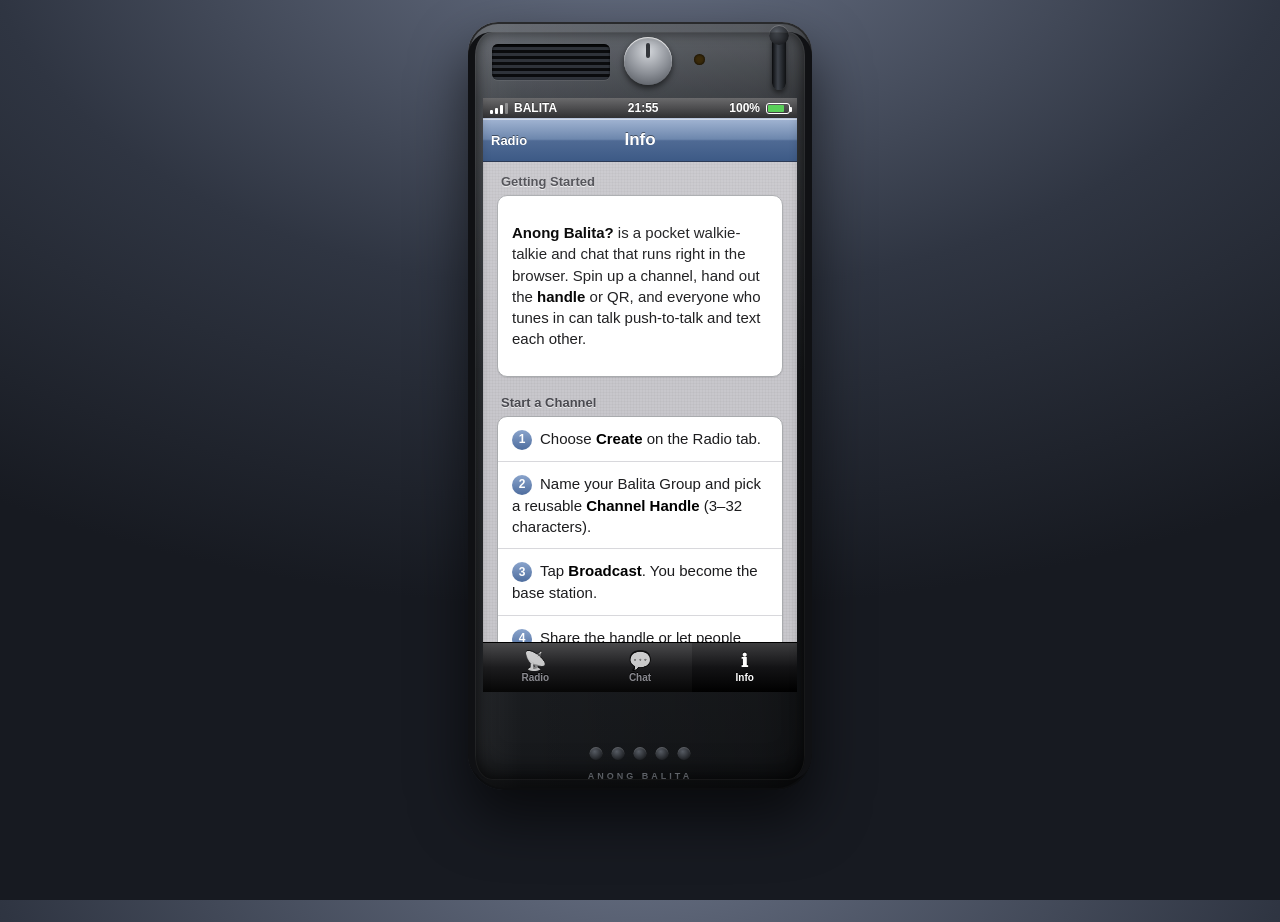
==== commit e56ac80f: "Walkie-talkie hardware frame; always-reusable channel chip + TX LED" ====
--- a/info.html
+++ b/info.html
@@ -14,6 +14,13 @@
 </head>
 <body>
 <div class="device">
+
+  <div class="wt-top" aria-hidden="true">
+    <div class="wt-grille"></div>
+    <div class="wt-knob"></div>
+    <div class="wt-led"></div>
+    <div class="wt-antenna"></div>
+  </div>
 
   <div class="statusbar">
     <span class="sb-left"><span class="signal"><i></i><i></i><i></i><i></i></span><span class="sb-carrier">BALITA</span></span>
@@ -92,6 +99,11 @@
     <a class="tab active" href="info.html"><span class="tab-ico">&#8505;</span>Info</a>
   </nav>
 
+  <div class="wt-bottom" aria-hidden="true">
+    <div class="wt-speaker"><i></i><i></i><i></i><i></i><i></i></div>
+    <div class="wt-brand">ANONG BALITA</div>
+  </div>
+
   <div class="home-indicator"></div>
 </div>
 
--- a/css/ios.css
+++ b/css/ios.css
@@ -18,44 +18,116 @@
 
 .hidden { display: none !important; }
 
-/* ----------------------------------------------------------- device frame */
+/* ------------------------------------------------- walkie-talkie frame */
 .device {
   position: relative;
-  width: 360px;
-  height: min(740px, calc(100vh - 48px));
-  margin: 24px auto;
-  padding: 60px 13px 84px;
-  border-radius: 44px;
+  width: 344px;
+  height: min(768px, calc(100vh - 40px));
+  margin: 22px auto;
+  padding: 76px 15px 98px;
+  border-radius: 30px 30px 36px 36px;
   display: flex;
   flex-direction: column;
   overflow: hidden;
-  background: linear-gradient(#3a3a3d 0%, #111 12%, #050505 100%);
+  background:
+    linear-gradient(90deg, rgba(255, 255, 255, 0.06), rgba(255, 255, 255, 0) 16%, rgba(0, 0, 0, 0.2) 84%, rgba(0, 0, 0, 0.4)),
+    linear-gradient(#565b63 0%, #33373d 10%, #23262a 52%, #16181b 100%);
   box-shadow:
-    inset 0 0 0 3px #0a0a0a,
-    inset 0 0 0 5px #3e3e42,
-    0 30px 60px rgba(0, 0, 0, 0.6);
-}
-.device::before { /* earpiece slit */
+    inset 0 0 0 2px #0c0d0f,
+    inset 0 1px 0 rgba(255, 255, 255, 0.28),
+    inset 0 -16px 26px rgba(0, 0, 0, 0.55),
+    0 28px 55px rgba(0, 0, 0, 0.6);
+}
+.device::before { /* top sheen across the plastic */
   content: "";
   position: absolute;
-  top: 30px; left: 50%;
-  transform: translateX(-50%);
-  width: 74px; height: 8px;
-  border-radius: 4px;
-  background: #000;
-  box-shadow: inset 0 1px 0 #3a3a3d;
-}
-.device::after { /* home button */
+  top: 0; left: 0; right: 0;
+  height: 46%;
+  background: linear-gradient(rgba(255, 255, 255, 0.12), rgba(255, 255, 255, 0));
+  pointer-events: none;
+}
+.device::after { /* rubber side rails */
   content: "";
   position: absolute;
-  bottom: 20px; left: 50%;
+  top: 10px; bottom: 10px; left: 0; right: 0;
+  border-left: 7px solid #101114;
+  border-right: 7px solid #101114;
+  border-radius: 24px;
+  box-shadow: inset 0 0 0 1px rgba(255, 255, 255, 0.06), inset 0 0 14px rgba(0, 0, 0, 0.6);
+  pointer-events: none;
+}
+.home-indicator { display: none; }
+
+/* antenna, speaker grille, channel knob + TX/RX LED */
+.wt-top { position: absolute; top: 0; left: 0; right: 0; height: 76px; pointer-events: none; }
+.wt-antenna {
+  position: absolute; top: 12px; right: 26px;
+  width: 14px; height: 56px;
+  border-radius: 7px;
+  background: linear-gradient(90deg, #0a0b0d, #3d424a 42%, #0f1113);
+  box-shadow: inset 0 1px 0 rgba(255, 255, 255, 0.22), 0 3px 5px rgba(0, 0, 0, 0.5);
+}
+.wt-antenna::before {
+  content: "";
+  position: absolute; top: -9px; left: 50%;
   transform: translateX(-50%);
-  width: 54px; height: 54px;
-  border-radius: 50%;
-  background: radial-gradient(circle at 50% 32%, #262629, #050505);
-  box-shadow: inset 0 0 0 2px #3a3a3d, inset 0 2px 4px rgba(0, 0, 0, 0.8);
-}
-.home-indicator { display: none; }
+  width: 20px; height: 20px;
+  border-radius: 50%;
+  background: radial-gradient(circle at 38% 34%, #565b63, #0a0b0d);
+  box-shadow: inset 0 1px 0 rgba(255, 255, 255, 0.3);
+}
+.wt-grille {
+  position: absolute; top: 22px; left: 24px;
+  width: 118px; height: 36px;
+  border-radius: 6px;
+  background: repeating-linear-gradient(#0a0b0d 0 3px, #2f333a 3px 6px);
+  box-shadow: inset 0 1px 2px rgba(0, 0, 0, 0.85), 0 1px 0 rgba(255, 255, 255, 0.07);
+}
+.wt-knob {
+  position: absolute; top: 15px; left: 156px;
+  width: 48px; height: 48px;
+  border-radius: 50%;
+  background: radial-gradient(circle at 50% 30%, #d3d6db, #8a8e95 55%, #4a4e55);
+  box-shadow: inset 0 1px 1px #fff, 0 3px 6px rgba(0, 0, 0, 0.6);
+}
+.wt-knob::after {
+  content: "";
+  position: absolute; top: 6px; left: 50%;
+  transform: translateX(-50%);
+  width: 4px; height: 15px;
+  border-radius: 2px;
+  background: #33363b;
+}
+.wt-led {
+  position: absolute; top: 32px; left: 226px;
+  width: 11px; height: 11px;
+  border-radius: 50%;
+  background: #3a2a0a;
+  box-shadow: inset 0 0 3px rgba(0, 0, 0, 0.9);
+  transition: background 0.12s, box-shadow 0.12s;
+}
+.wt-led.on { background: #ffb000; box-shadow: 0 0 10px #ffb000; }
+
+/* bottom microphone holes + brand plate */
+.wt-bottom { position: absolute; left: 0; right: 0; bottom: 0; height: 98px; pointer-events: none; }
+.wt-speaker {
+  position: absolute; bottom: 30px; left: 50%;
+  transform: translateX(-50%);
+  display: flex; gap: 9px;
+}
+.wt-speaker i {
+  width: 13px; height: 13px;
+  border-radius: 50%;
+  background: radial-gradient(circle at 40% 35%, #565b63, #0a0b0d);
+  box-shadow: inset 0 1px 1px rgba(255, 255, 255, 0.18);
+}
+.wt-brand {
+  position: absolute; bottom: 9px; left: 50%;
+  transform: translateX(-50%);
+  font: 700 9px "Helvetica Neue", Helvetica, Arial, sans-serif;
+  letter-spacing: 3px;
+  color: #6b6f76;
+}
 
 /* ------------------------------------------------------------- status bar */
 .statusbar {
@@ -165,6 +237,27 @@
   background: linear-gradient(#8aa4cc, #4e6d9e 50%, #3d5a86);
   box-shadow: inset 0 1px 0 rgba(255, 255, 255, 0.4), 0 1px 2px rgba(0, 0, 0, 0.3);
 }
+
+.saved-chip {
+  display: block;
+  width: 100%;
+  margin: 0 0 14px;
+  padding: 9px 12px;
+  border: 1px solid #2a68bb;
+  border-radius: 9px;
+  font: 700 13px "Helvetica Neue", Helvetica, Arial, sans-serif;
+  letter-spacing: 0.5px;
+  color: #fff;
+  text-align: center;
+  text-shadow: 0 -1px 0 rgba(0, 0, 0, 0.3);
+  background: linear-gradient(#8aa4cc, #4e6d9e 50%, #3c5680);
+  box-shadow: inset 0 1px 0 rgba(255, 255, 255, 0.45), 0 1px 2px rgba(0, 0, 0, 0.2);
+  cursor: pointer;
+  overflow: hidden;
+  text-overflow: ellipsis;
+  white-space: nowrap;
+}
+.saved-chip:active { background: linear-gradient(#3c5680, #5e7aa8); }
 
 /* ------------------------------------------------------- grouped tables */
 .group {
@@ -616,6 +709,7 @@
     background: #000;
   }
   .device::before, .device::after { display: none; }
+  .wt-top, .wt-bottom { display: none; }
   .statusbar { padding-top: env(safe-area-inset-top); height: calc(20px + env(safe-area-inset-top)); }
   .tabbar { padding-bottom: env(safe-area-inset-bottom); height: calc(50px + env(safe-area-inset-bottom)); }
 }
